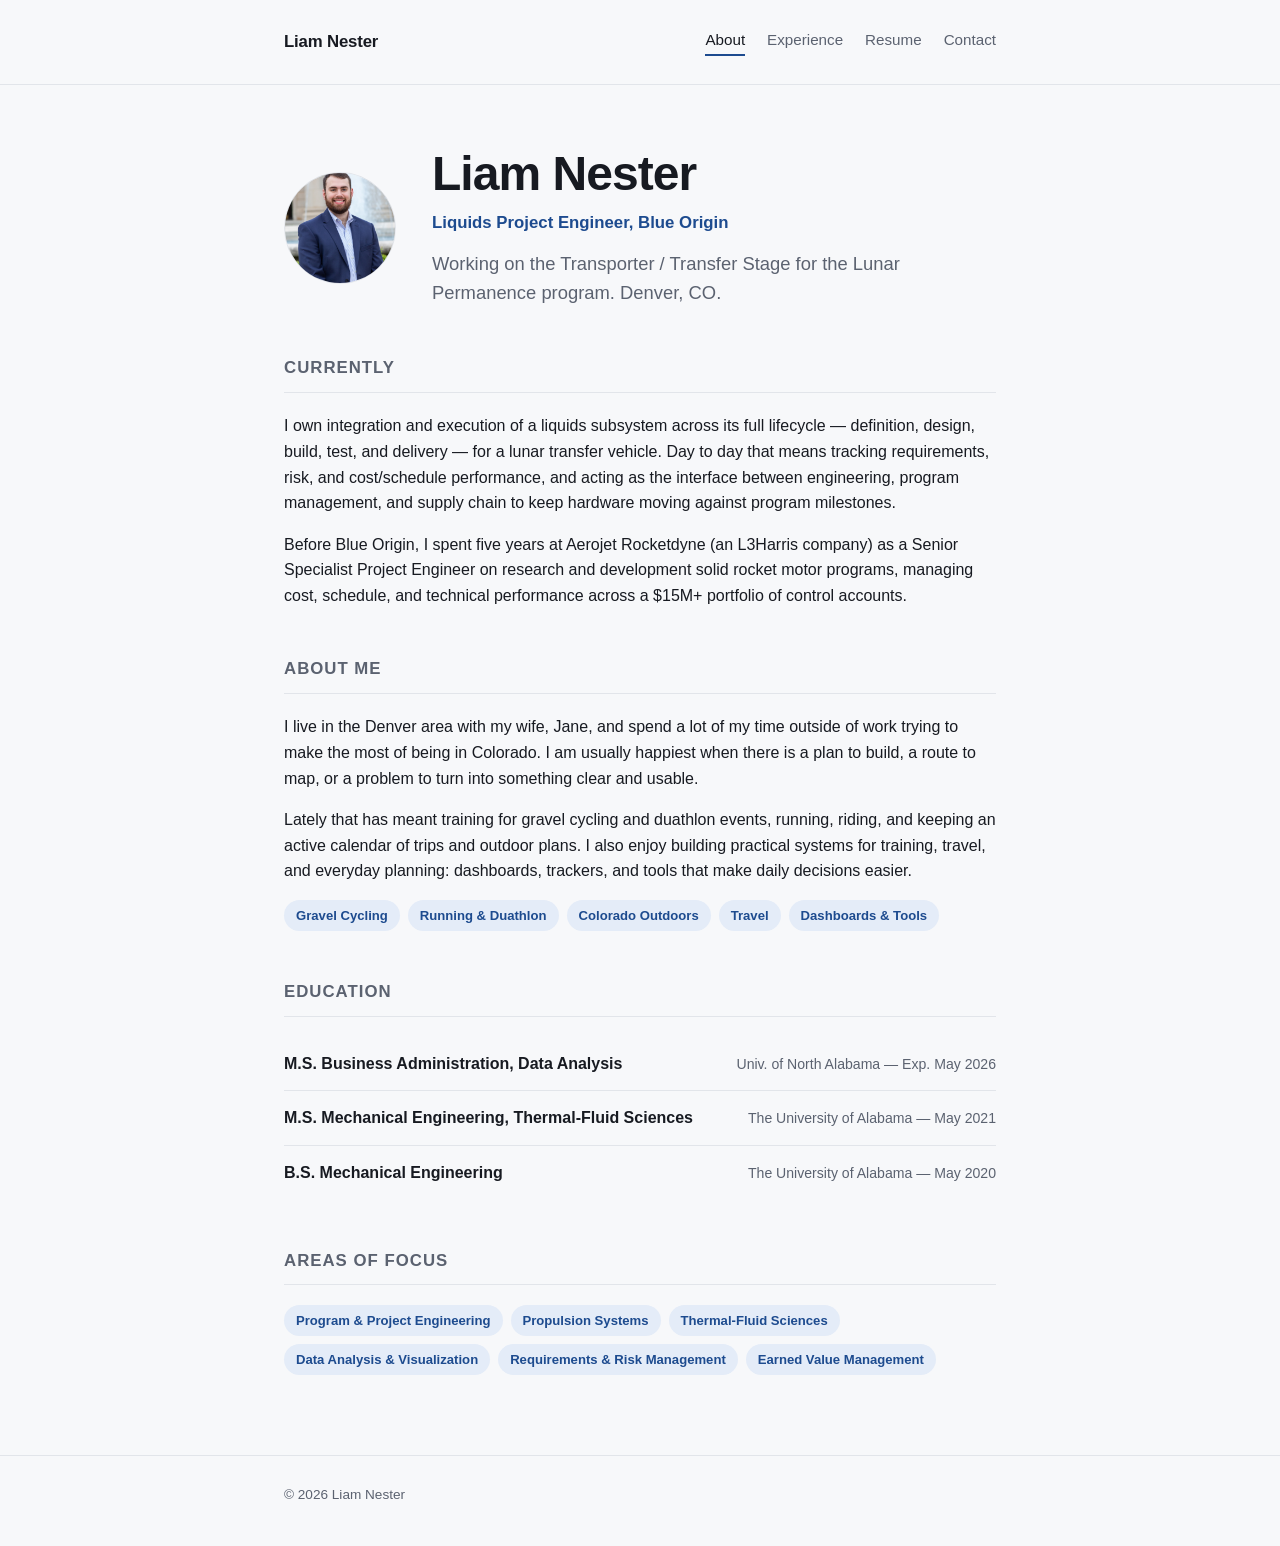
==== index.html @ 5a732c1d "Simplify about me interests" ====
<!DOCTYPE html>
<html lang="en">
<head>
  <meta charset="UTF-8" />
  <meta name="viewport" content="width=device-width, initial-scale=1.0" />
  <title>Liam Nester</title>
  <meta name="description" content="Liam Nester — Liquids Project Engineer at Blue Origin, working on the Lunar Permanence program." />
  <link rel="icon" href="data:image/svg+xml,%3Csvg xmlns=%27http://www.w3.org/2000/svg%27 viewBox=%270 0 100 100%27%3E%3Crect width=%27100%27 height=%27100%27 rx=%2720%27 fill=%27%231d4b8f%27/%3E%3Ctext x=%2750%27 y=%2768%27 font-family=%27Arial,Helvetica,sans-serif%27 font-size=%2752%27 font-weight=%27700%27 fill=%27white%27 text-anchor=%27middle%27%3ELN%3C/text%3E%3C/svg%3E" />
  <link rel="stylesheet" href="style.css" />
</head>
<body>
  <header class="site-header">
    <div class="wrap">
      <a class="brand" href="index.html">Liam Nester</a>
      <nav class="main-nav">
        <a href="index.html" class="active">About</a>
        <a href="projects.html">Experience</a>
        <a href="resume.html">Resume</a>
        <a href="contact.html">Contact</a>
      </nav>
    </div>
  </header>

  <main>
    <div class="wrap">
      <div class="hero">
        <div class="hero-photo">
          <img src="assets/images/headshot.jpg" alt="Liam Nester" />
        </div>
        <div class="hero-text">
          <h1>Liam Nester</h1>
          <p class="hero-role">Liquids Project Engineer, Blue Origin</p>
          <p class="lede">
            Working on the Transporter / Transfer Stage for the Lunar
            Permanence program. Denver, CO.
          </p>
        </div>
      </div>

      <section>
        <h2>Currently</h2>
        <p>
          I own integration and execution of a liquids subsystem across its full
          lifecycle — definition, design, build, test, and delivery — for a lunar
          transfer vehicle. Day to day that means tracking requirements, risk, and
          cost/schedule performance, and acting as the interface between
          engineering, program management, and supply chain to keep hardware
          moving against program milestones.
        </p>
        <p>
          Before Blue Origin, I spent five years at Aerojet Rocketdyne (an L3Harris
          company) as a Senior Specialist Project Engineer on research and
          development solid rocket motor programs, managing cost, schedule, and
          technical performance across a $15M+ portfolio of control accounts.
        </p>
      </section>

      <section>
        <h2>About me</h2>
        <p>
          I live in the Denver area with my wife, Jane, and spend a lot of my
          time outside of work trying to make the most of being in Colorado. I am
          usually happiest when there is a plan to build, a route to map, or a
          problem to turn into something clear and usable.
        </p>
        <p>
          Lately that has meant training for gravel cycling and duathlon events,
          running, riding, and keeping an active calendar of trips and outdoor
          plans. I also enjoy building practical systems for training, travel,
          and everyday planning: dashboards, trackers, and tools that make daily
          decisions easier.
        </p>
        <div class="pill-row">
          <span class="pill">Gravel Cycling</span>
          <span class="pill">Running & Duathlon</span>
          <span class="pill">Colorado Outdoors</span>
          <span class="pill">Travel</span>
          <span class="pill">Dashboards & Tools</span>
        </div>
      </section>

      <section>
        <h2>Education</h2>
        <div class="edu-row">
          <h3>M.S. Business Administration, Data Analysis</h3>
          <span class="meta">Univ. of North Alabama — Exp. May 2026</span>
        </div>
        <div class="edu-row">
          <h3>M.S. Mechanical Engineering, Thermal-Fluid Sciences</h3>
          <span class="meta">The University of Alabama — May 2021</span>
        </div>
        <div class="edu-row">
          <h3>B.S. Mechanical Engineering</h3>
          <span class="meta">The University of Alabama — May 2020</span>
        </div>
      </section>

      <section>
        <h2>Areas of focus</h2>
        <div class="pill-row">
          <span class="pill">Program & Project Engineering</span>
          <span class="pill">Propulsion Systems</span>
          <span class="pill">Thermal-Fluid Sciences</span>
          <span class="pill">Data Analysis & Visualization</span>
          <span class="pill">Requirements & Risk Management</span>
          <span class="pill">Earned Value Management</span>
        </div>
      </section>
    </div>
  </main>

  <footer class="site-footer">
    <div class="wrap">&copy; 2026 Liam Nester</div>
  </footer>
</body>
</html>
---- style.css ----
:root {
  --bg: #f7f8fa;
  --surface: #ffffff;
  --text: #171a21;
  --text-muted: #5b6270;
  --border: #e2e5ea;
  --accent: #1d4b8f;
  --accent-soft: #e4ecf8;
  --max-width: 760px;
}

@media (prefers-color-scheme: dark) {
  :root {
    --bg: #12141a;
    --surface: #191c24;
    --text: #edeff3;
    --text-muted: #9aa0ac;
    --border: #272b35;
    --accent: #6ea3ec;
    --accent-soft: #1c2635;
  }
}

* { box-sizing: border-box; }

html { scroll-behavior: smooth; }

body {
  margin: 0;
  font-family: -apple-system, BlinkMacSystemFont, "Segoe UI", Helvetica, Arial, sans-serif;
  background: var(--bg);
  color: var(--text);
  line-height: 1.6;
  -webkit-font-smoothing: antialiased;
}

.wrap {
  max-width: var(--max-width);
  margin: 0 auto;
  padding: 0 24px;
}

header.site-header {
  border-bottom: 1px solid var(--border);
  padding: 28px 0;
}

header.site-header .wrap {
  display: flex;
  align-items: center;
  justify-content: space-between;
  flex-wrap: wrap;
  gap: 12px;
}

.brand {
  font-weight: 700;
  font-size: 1.05rem;
  text-decoration: none;
  color: var(--text);
  letter-spacing: -0.01em;
}

nav.main-nav {
  display: flex;
  gap: 22px;
}

nav.main-nav a {
  text-decoration: none;
  color: var(--text-muted);
  font-size: 0.95rem;
  font-weight: 500;
  padding-bottom: 2px;
  border-bottom: 2px solid transparent;
  transition: color 0.15s ease, border-color 0.15s ease;
}

nav.main-nav a:hover {
  color: var(--text);
}

nav.main-nav a.active {
  color: var(--text);
  border-bottom-color: var(--accent);
}

main {
  padding: 56px 0 80px;
}

h1 {
  font-size: 2.4rem;
  letter-spacing: -0.02em;
  margin: 0 0 6px;
}

.eyebrow {
  color: var(--accent);
  font-weight: 600;
  font-size: 0.85rem;
  text-transform: uppercase;
  letter-spacing: 0.06em;
  margin: 0 0 14px;
}

.lede {
  font-size: 1.15rem;
  color: var(--text-muted);
  max-width: 58ch;
}

/* Editorial hero (About page) */
.hero {
  display: flex;
  align-items: center;
  gap: 36px;
  padding-top: 8px;
}

.hero-photo {
  flex: 0 0 auto;
  width: 112px;
  height: 112px;
  border-radius: 50%;
  background: var(--accent-soft);
  border: 1px solid var(--border);
  overflow: hidden;
}

.hero-photo img {
  width: 100%;
  height: 100%;
  object-fit: cover;
  display: block;
}

.hero-text h1 {
  font-size: 3rem;
  line-height: 1.05;
  margin-bottom: 10px;
}

.hero-role {
  color: var(--accent);
  font-weight: 600;
  font-size: 1.05rem;
  margin: 0 0 12px;
}

.hero-text .lede {
  margin: 0;
}

@media (max-width: 560px) {
  .hero { gap: 20px; }
  .hero-photo { width: 84px; height: 84px; }
  .hero-text h1 { font-size: 2.2rem; }
}

/* Education rows (lighter than .card) */
.edu-row {
  display: flex;
  align-items: baseline;
  justify-content: space-between;
  gap: 16px;
  padding: 14px 0;
  border-bottom: 1px solid var(--border);
}

.edu-row:last-child { border-bottom: none; }

.edu-row h3 {
  margin: 0;
  font-size: 1rem;
  font-weight: 600;
}

.edu-row .meta {
  color: var(--text-muted);
  font-size: 0.88rem;
  text-align: right;
  white-space: nowrap;
}

@media (max-width: 560px) {
  .edu-row { flex-direction: column; gap: 2px; }
  .edu-row .meta { text-align: left; }
}

.edu-row--stacked {
  flex-direction: column;
  align-items: stretch;
  gap: 10px;
}

.edu-row-top {
  display: flex;
  align-items: baseline;
  justify-content: space-between;
  gap: 16px;
}

.edu-row-top .meta {
  text-align: right;
  white-space: nowrap;
}

.edu-row--stacked .pill-row { margin-top: 0; }

@media (max-width: 560px) {
  .edu-row-top { flex-direction: column; gap: 2px; }
  .edu-row-top .meta { text-align: left; }
}

/* Timeline (Experience page) */
.timeline {
  position: relative;
  padding-left: 28px;
}

.timeline::before {
  content: "";
  position: absolute;
  left: 5px;
  top: 6px;
  bottom: 6px;
  width: 2px;
  background: var(--border);
}

.timeline-item {
  position: relative;
  margin-bottom: 40px;
}

.timeline-item:last-child { margin-bottom: 0; }

.timeline-item::before {
  content: "";
  position: absolute;
  left: -28px;
  top: 6px;
  width: 12px;
  height: 12px;
  border-radius: 50%;
  background: var(--accent);
  border: 2px solid var(--bg);
  box-shadow: 0 0 0 2px var(--accent);
}

.timeline-date {
  color: var(--accent);
  font-weight: 600;
  font-size: 0.85rem;
  text-transform: uppercase;
  letter-spacing: 0.05em;
  margin: 0 0 8px;
}

/* Compact education milestones within the timeline */
.timeline-item--edu::before {
  width: 8px;
  height: 8px;
  left: -26px;
  top: 8px;
  background: var(--bg);
  border: 2px solid var(--accent);
  box-shadow: none;
}

.timeline-item--edu {
  margin-bottom: 24px;
}

.timeline-edu-row {
  display: flex;
  align-items: baseline;
  justify-content: space-between;
  gap: 16px;
}

.timeline-edu-row h3 {
  margin: 0;
  font-size: 0.98rem;
  font-weight: 600;
  color: var(--text-muted);
}

.timeline-edu-row .meta {
  color: var(--text-muted);
  font-size: 0.85rem;
  white-space: nowrap;
}

@media (max-width: 560px) {
  .timeline-edu-row { flex-direction: column; gap: 2px; }
}

section {
  margin-top: 48px;
}

section h2 {
  font-size: 1.05rem;
  text-transform: uppercase;
  letter-spacing: 0.06em;
  color: var(--text-muted);
  border-bottom: 1px solid var(--border);
  padding-bottom: 10px;
  margin-bottom: 20px;
}

.card {
  background: var(--surface);
  border: 1px solid var(--border);
  border-radius: 12px;
  padding: 22px 24px;
  margin-bottom: 16px;
}

.card h3 {
  margin: 0 0 2px;
  font-size: 1.05rem;
}

.card .meta {
  color: var(--text-muted);
  font-size: 0.9rem;
  margin-bottom: 12px;
}

.card ul {
  margin: 0;
  padding-left: 20px;
}

.card li {
  margin-bottom: 6px;
}

.card li:last-child {
  margin-bottom: 0;
}

.pill-row {
  display: flex;
  flex-wrap: wrap;
  gap: 8px;
  margin-top: 8px;
}

.pill {
  background: var(--accent-soft);
  color: var(--accent);
  font-size: 0.82rem;
  font-weight: 600;
  padding: 5px 12px;
  border-radius: 999px;
}

.btn {
  display: inline-block;
  background: var(--accent);
  color: #fff;
  text-decoration: none;
  font-weight: 600;
  padding: 11px 22px;
  border-radius: 8px;
  font-size: 0.95rem;
  transition: opacity 0.15s ease;
}

.btn:hover { opacity: 0.88; }

.btn.secondary {
  background: transparent;
  color: var(--text);
  border: 1px solid var(--border);
}

.contact-list {
  list-style: none;
  padding: 0;
  margin: 0;
  display: flex;
  flex-direction: column;
  gap: 14px;
}

.contact-list a {
  color: var(--text);
  text-decoration: none;
  font-weight: 600;
  font-size: 1.05rem;
}

.contact-list a:hover { color: var(--accent); }

.contact-list .label {
  display: block;
  color: var(--text-muted);
  font-size: 0.82rem;
  text-transform: uppercase;
  letter-spacing: 0.05em;
  margin-bottom: 2px;
}

footer.site-footer {
  border-top: 1px solid var(--border);
  padding: 28px 0 40px;
  color: var(--text-muted);
  font-size: 0.85rem;
}

@media (max-width: 560px) {
  h1 { font-size: 1.9rem; }
  nav.main-nav { gap: 14px; }
}
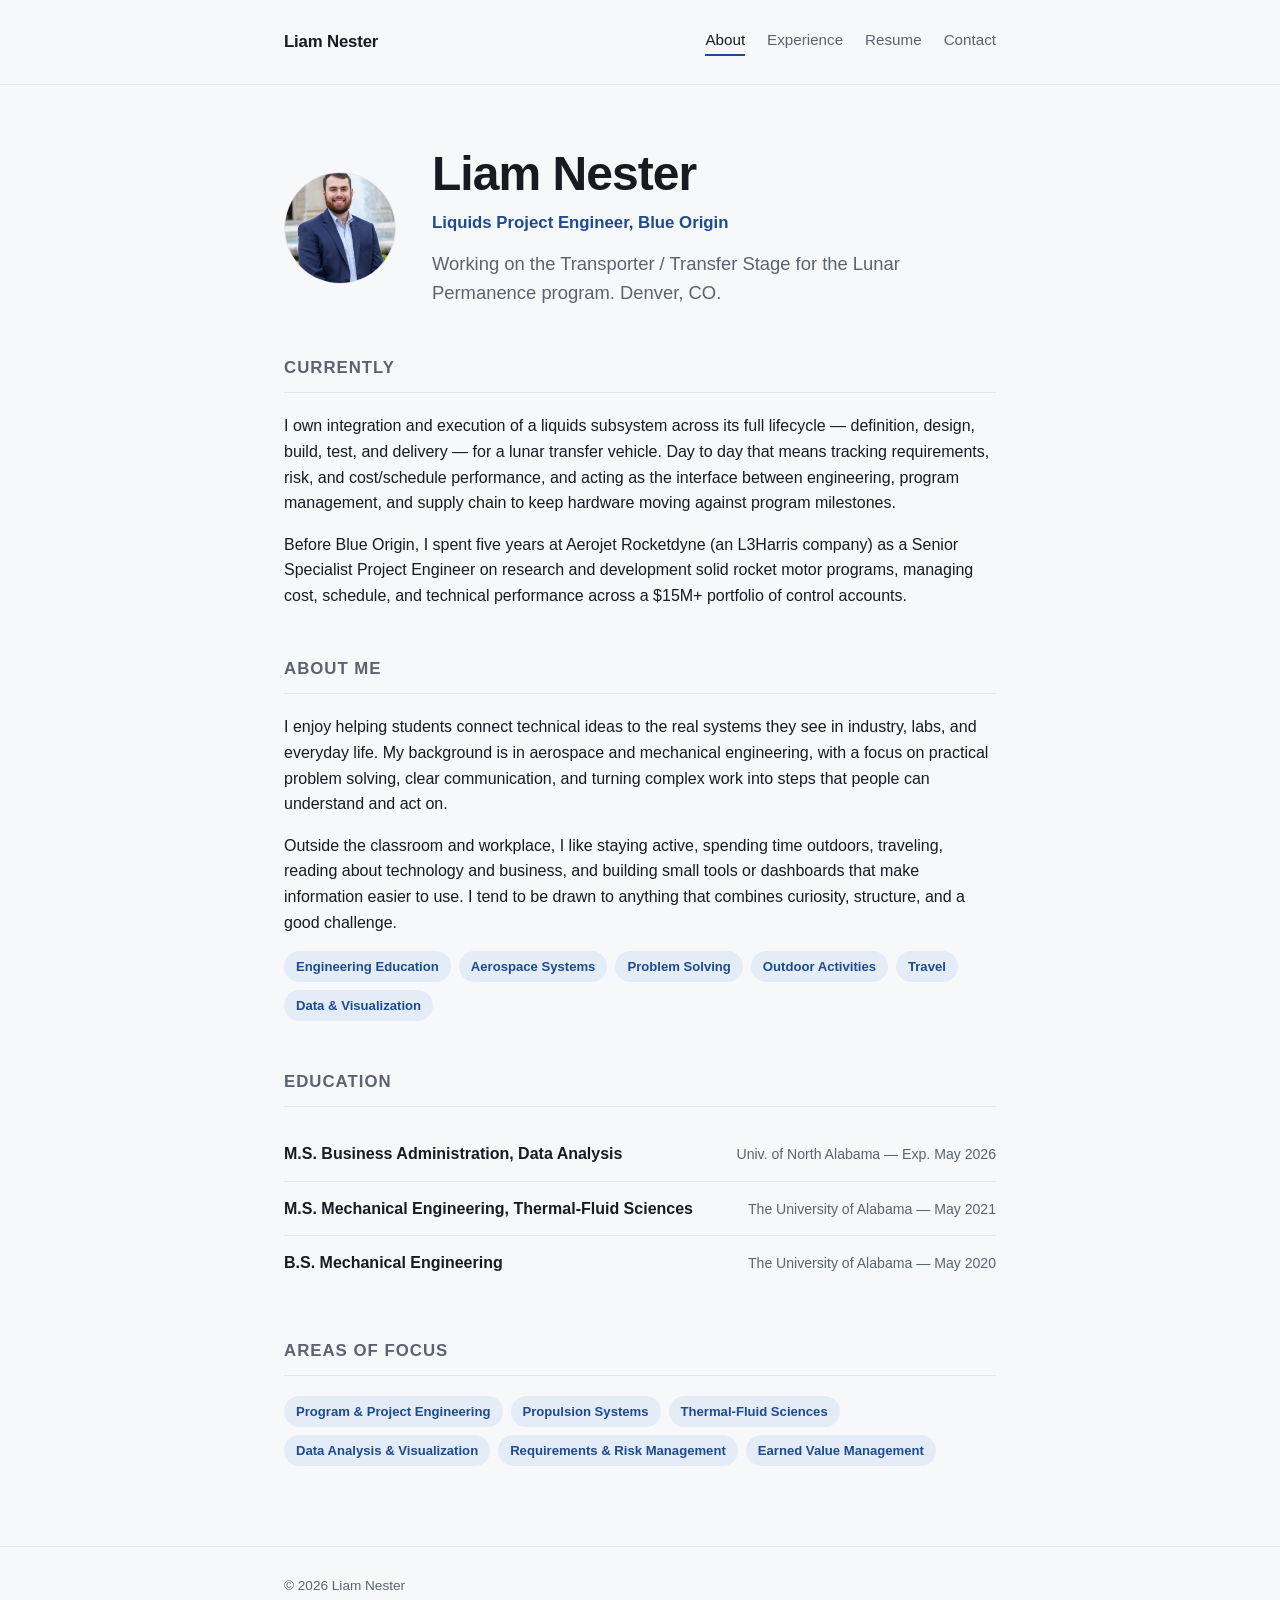
==== commit 2d043463: "Revise about me for student audience" ====
--- a/index.html
+++ b/index.html
@@ -58,24 +58,26 @@
       <section>
         <h2>About me</h2>
         <p>
-          I live in the Denver area with my wife, Jane, and spend a lot of my
-          time outside of work trying to make the most of being in Colorado. I am
-          usually happiest when there is a plan to build, a route to map, or a
-          problem to turn into something clear and usable.
+          I enjoy helping students connect technical ideas to the real systems
+          they see in industry, labs, and everyday life. My background is in
+          aerospace and mechanical engineering, with a focus on practical
+          problem solving, clear communication, and turning complex work into
+          steps that people can understand and act on.
         </p>
         <p>
-          Lately that has meant training for gravel cycling and duathlon events,
-          running, riding, and keeping an active calendar of trips and outdoor
-          plans. I also enjoy building practical systems for training, travel,
-          and everyday planning: dashboards, trackers, and tools that make daily
-          decisions easier.
+          Outside the classroom and workplace, I like staying active, spending
+          time outdoors, traveling, reading about technology and business, and
+          building small tools or dashboards that make information easier to
+          use. I tend to be drawn to anything that combines curiosity,
+          structure, and a good challenge.
         </p>
         <div class="pill-row">
-          <span class="pill">Gravel Cycling</span>
-          <span class="pill">Running & Duathlon</span>
-          <span class="pill">Colorado Outdoors</span>
+          <span class="pill">Engineering Education</span>
+          <span class="pill">Aerospace Systems</span>
+          <span class="pill">Problem Solving</span>
+          <span class="pill">Outdoor Activities</span>
           <span class="pill">Travel</span>
-          <span class="pill">Dashboards & Tools</span>
+          <span class="pill">Data & Visualization</span>
         </div>
       </section>
 
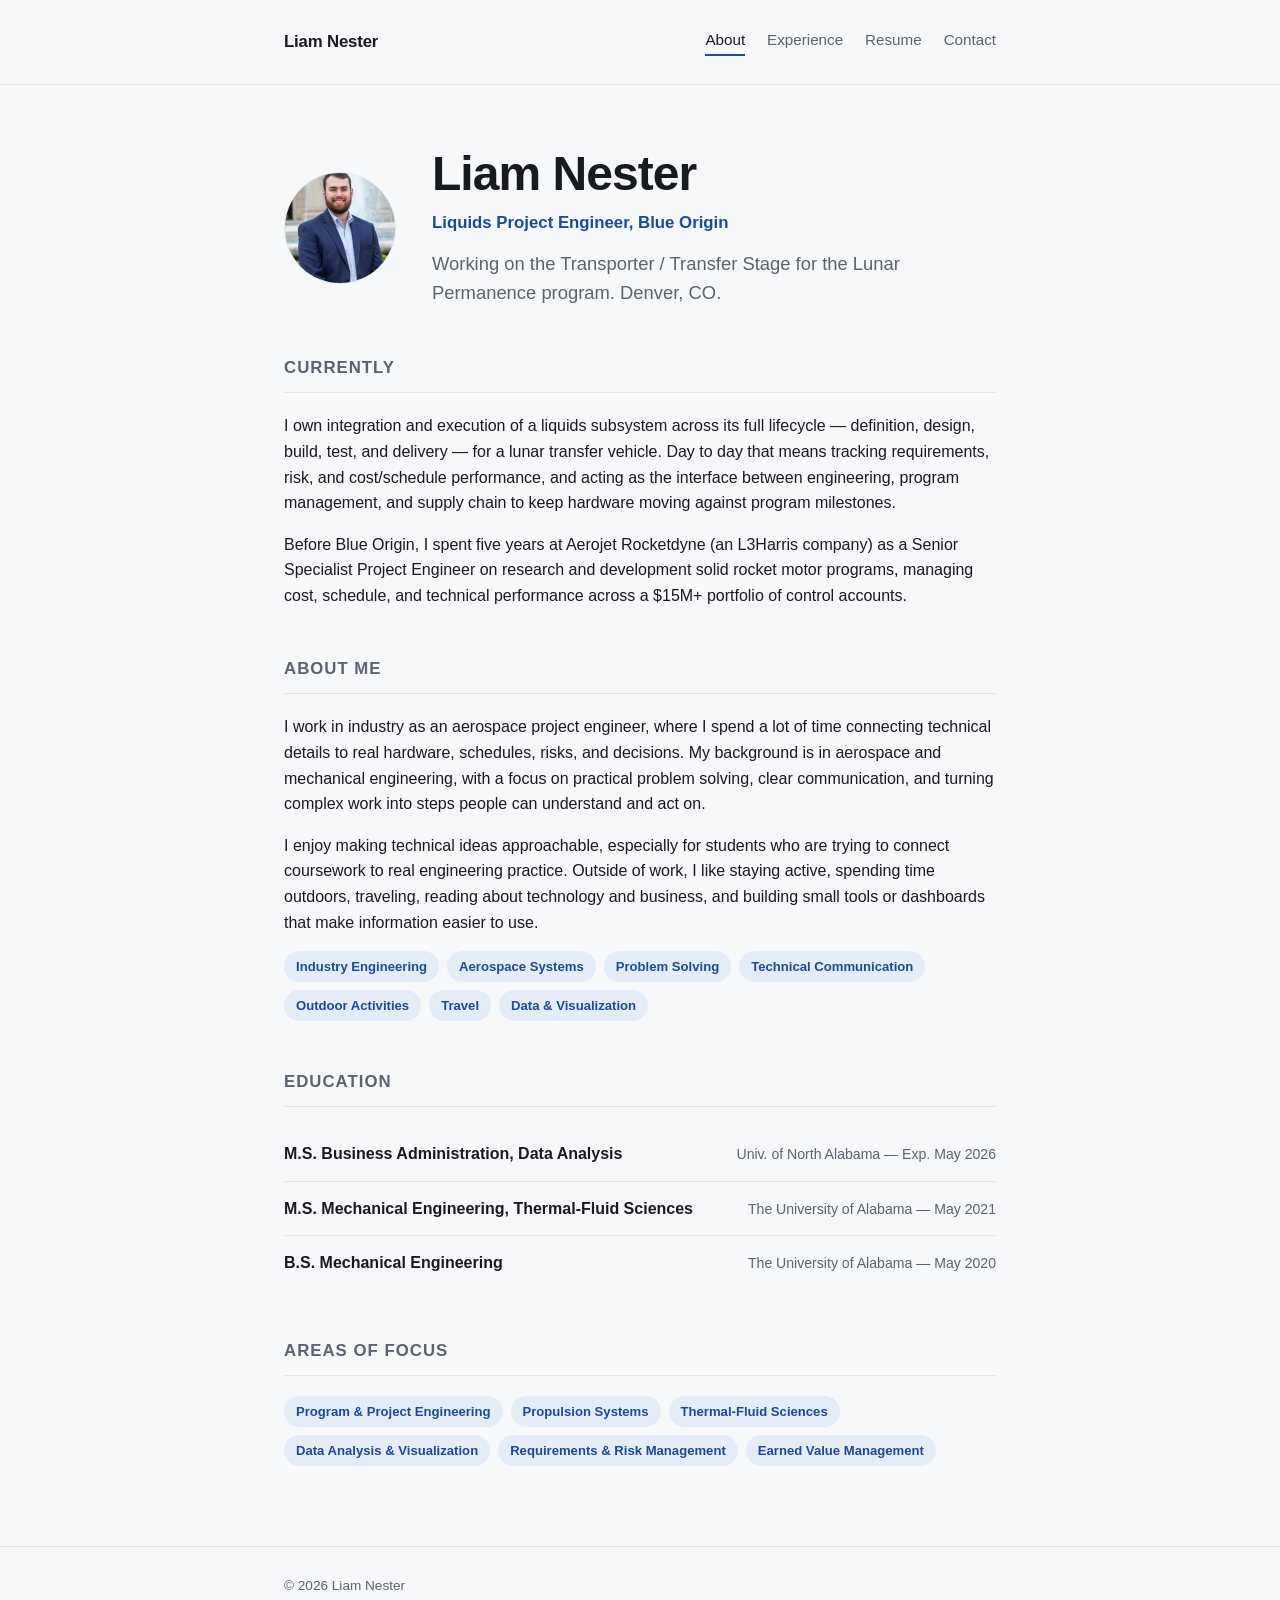
==== commit 23704fb0: "Clarify current industry role" ====
--- a/index.html
+++ b/index.html
@@ -58,23 +58,25 @@
       <section>
         <h2>About me</h2>
         <p>
-          I enjoy helping students connect technical ideas to the real systems
-          they see in industry, labs, and everyday life. My background is in
-          aerospace and mechanical engineering, with a focus on practical
-          problem solving, clear communication, and turning complex work into
-          steps that people can understand and act on.
+          I work in industry as an aerospace project engineer, where I spend a
+          lot of time connecting technical details to real hardware, schedules,
+          risks, and decisions. My background is in aerospace and mechanical
+          engineering, with a focus on practical problem solving, clear
+          communication, and turning complex work into steps people can
+          understand and act on.
         </p>
         <p>
-          Outside the classroom and workplace, I like staying active, spending
-          time outdoors, traveling, reading about technology and business, and
-          building small tools or dashboards that make information easier to
-          use. I tend to be drawn to anything that combines curiosity,
-          structure, and a good challenge.
+          I enjoy making technical ideas approachable, especially for students
+          who are trying to connect coursework to real engineering practice.
+          Outside of work, I like staying active, spending time outdoors,
+          traveling, reading about technology and business, and building small
+          tools or dashboards that make information easier to use.
         </p>
         <div class="pill-row">
-          <span class="pill">Engineering Education</span>
+          <span class="pill">Industry Engineering</span>
           <span class="pill">Aerospace Systems</span>
           <span class="pill">Problem Solving</span>
+          <span class="pill">Technical Communication</span>
           <span class="pill">Outdoor Activities</span>
           <span class="pill">Travel</span>
           <span class="pill">Data & Visualization</span>
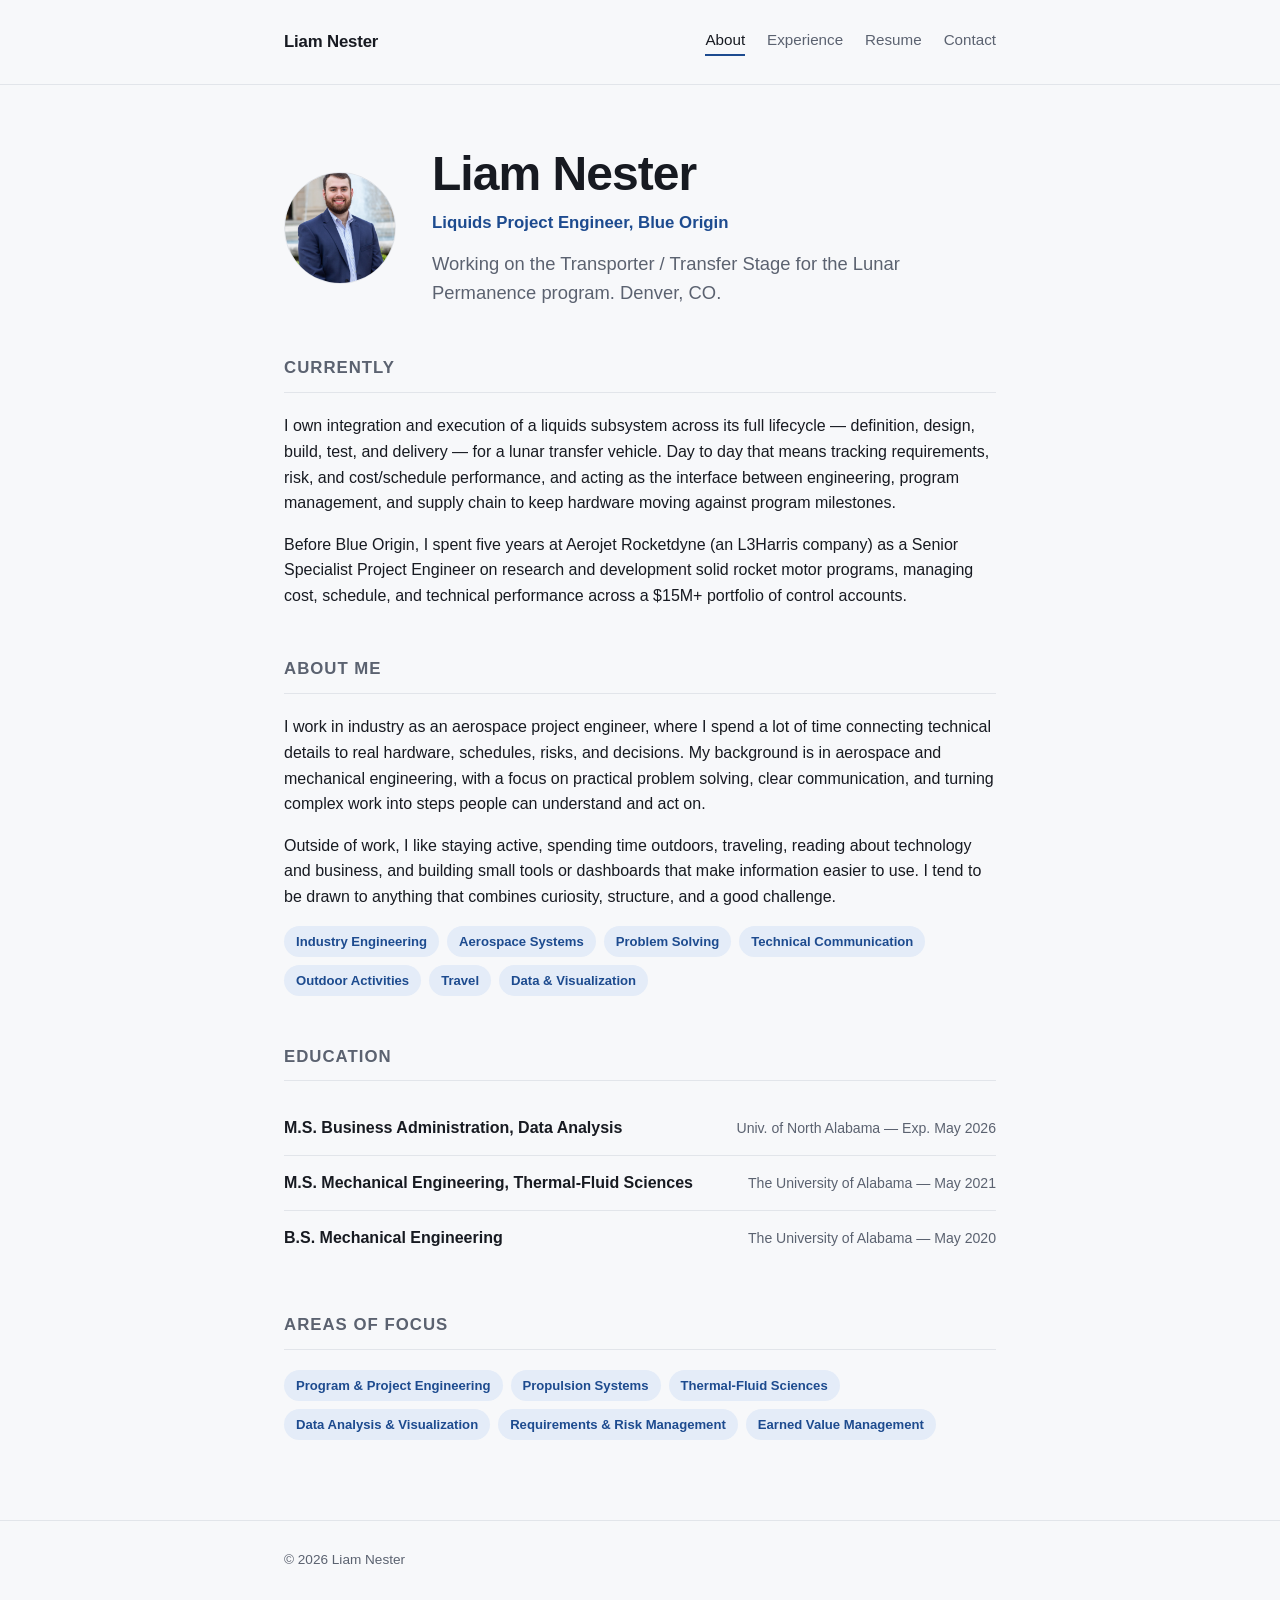
==== commit efdd2e6f: "Remove student-facing language" ====
--- a/index.html
+++ b/index.html
@@ -66,11 +66,11 @@
           understand and act on.
         </p>
         <p>
-          I enjoy making technical ideas approachable, especially for students
-          who are trying to connect coursework to real engineering practice.
           Outside of work, I like staying active, spending time outdoors,
           traveling, reading about technology and business, and building small
-          tools or dashboards that make information easier to use.
+          tools or dashboards that make information easier to use. I tend to be
+          drawn to anything that combines curiosity, structure, and a good
+          challenge.
         </p>
         <div class="pill-row">
           <span class="pill">Industry Engineering</span>
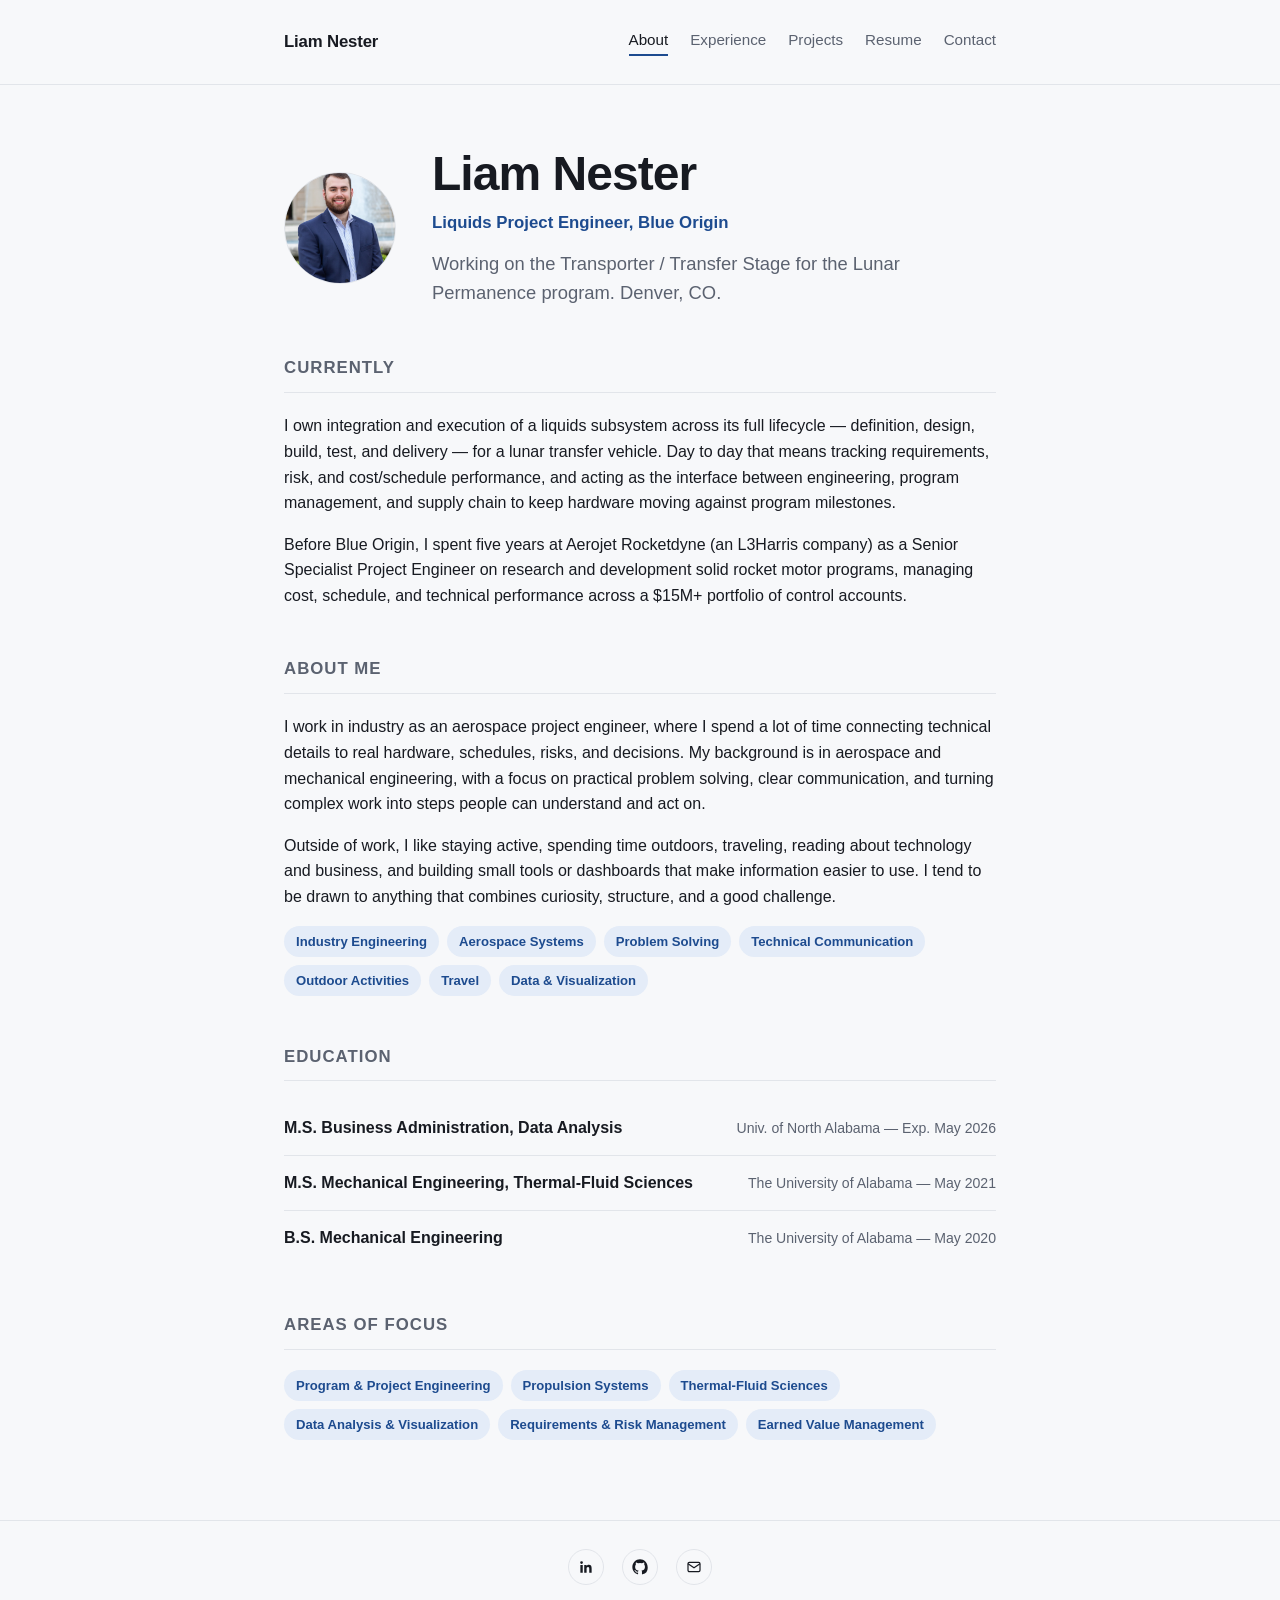
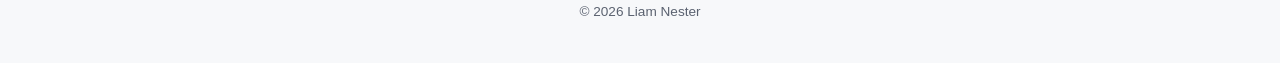
==== commit 24e78e23: "Add Connect icon-links and new Projects page Rename projects.html to experience.html (it was the car" ====
--- a/index.html
+++ b/index.html
@@ -14,7 +14,8 @@
       <a class="brand" href="index.html">Liam Nester</a>
       <nav class="main-nav">
         <a href="index.html" class="active">About</a>
-        <a href="projects.html">Experience</a>
+        <a href="experience.html">Experience</a>
+        <a href="projects.html">Projects</a>
         <a href="resume.html">Resume</a>
         <a href="contact.html">Contact</a>
       </nav>
@@ -114,7 +115,20 @@
   </main>
 
   <footer class="site-footer">
-    <div class="wrap">&copy; 2026 Liam Nester</div>
+    <div class="wrap">
+      <div class="icon-links icon-links--sm">
+        <a class="icon-link" href="https://www.linkedin.com/in/liamnester/" target="_blank" rel="noopener" aria-label="LinkedIn">
+          <svg viewBox="0 0 24 24" fill="currentColor" aria-hidden="true"><path d="M20.45 20.45h-3.56v-5.57c0-1.33-.02-3.04-1.85-3.04-1.85 0-2.14 1.45-2.14 2.94v5.67H9.34V9h3.42v1.56h.05c.48-.9 1.64-1.85 3.37-1.85 3.6 0 4.27 2.37 4.27 5.45v6.29zM5.34 7.43a2.07 2.07 0 1 1 0-4.14 2.07 2.07 0 0 1 0 4.14zM7.12 20.45H3.56V9h3.56v11.45z"/></svg>
+        </a>
+        <a class="icon-link" href="https://github.com/liamnester97" target="_blank" rel="noopener" aria-label="GitHub">
+          <svg viewBox="0 0 24 24" fill="currentColor" aria-hidden="true"><path d="M12 .5C5.73.5.5 5.73.5 12c0 5.1 3.29 9.4 7.86 10.94.57.1.79-.25.79-.55 0-.27-.01-1.15-.02-2.08-3.2.7-3.87-1.36-3.87-1.36-.53-1.33-1.29-1.69-1.29-1.69-1.05-.72.08-.71.08-.71 1.17.08 1.78 1.2 1.78 1.2 1.03 1.77 2.7 1.26 3.36.96.1-.75.4-1.26.73-1.55-2.55-.29-5.23-1.28-5.23-5.68 0-1.25.45-2.28 1.19-3.08-.12-.29-.52-1.46.11-3.05 0 0 .97-.31 3.18 1.18a11.06 11.06 0 0 1 5.79 0c2.2-1.49 3.18-1.18 3.18-1.18.63 1.59.23 2.76.11 3.05.74.8 1.19 1.83 1.19 3.08 0 4.41-2.69 5.38-5.25 5.67.41.36.78 1.07.78 2.16 0 1.56-.01 2.82-.01 3.2 0 .31.21.66.8.55A10.52 10.52 0 0 0 23.5 12C23.5 5.73 18.27.5 12 .5z"/></svg>
+        </a>
+        <a class="icon-link" href="mailto:liammnester@gmail.com" aria-label="Email">
+          <svg viewBox="0 0 24 24" fill="none" stroke="currentColor" stroke-width="1.8" aria-hidden="true"><rect x="3" y="5" width="18" height="14" rx="2"/><path d="M3 7l9 6 9-6"/></svg>
+        </a>
+      </div>
+      <div>&copy; 2026 Liam Nester</div>
+    </div>
   </footer>
 </body>
 </html>
--- a/style.css
+++ b/style.css
@@ -413,6 +413,91 @@
   font-size: 0.85rem;
 }
 
+footer.site-footer .wrap {
+  display: flex;
+  flex-direction: column;
+  align-items: center;
+  gap: 16px;
+  text-align: center;
+}
+
+/* Bracket-accented section heading (e.g. "Connect") */
+.section-label {
+  display: inline-block;
+  position: relative;
+  margin: 0 0 28px;
+  padding: 6px 18px;
+  font-size: 1.4rem;
+  font-weight: 700;
+  letter-spacing: -0.01em;
+  text-transform: none;
+  color: var(--text);
+  border-bottom: none;
+}
+
+.section-label::before,
+.section-label::after {
+  content: "";
+  position: absolute;
+  top: 0;
+  bottom: 0;
+  width: 10px;
+  border: 2px solid var(--accent);
+}
+
+.section-label::before {
+  left: 0;
+  border-right: none;
+  border-bottom: none;
+}
+
+.section-label::after {
+  right: 0;
+  border-left: none;
+  border-top: none;
+}
+
+/* Circular icon links (Connect section + footer) */
+.icon-links {
+  display: flex;
+  justify-content: center;
+  gap: 18px;
+  flex-wrap: wrap;
+}
+
+.icon-link {
+  display: flex;
+  align-items: center;
+  justify-content: center;
+  width: 48px;
+  height: 48px;
+  border-radius: 50%;
+  border: 1.5px solid var(--border);
+  color: var(--text);
+  transition: border-color 0.15s ease, color 0.15s ease, background 0.15s ease;
+}
+
+.icon-link svg {
+  width: 20px;
+  height: 20px;
+}
+
+.icon-link:hover {
+  border-color: var(--accent);
+  color: var(--accent);
+  background: var(--accent-soft);
+}
+
+.icon-links--sm .icon-link {
+  width: 36px;
+  height: 36px;
+}
+
+.icon-links--sm .icon-link svg {
+  width: 16px;
+  height: 16px;
+}
+
 @media (max-width: 560px) {
   h1 { font-size: 1.9rem; }
   nav.main-nav { gap: 14px; }
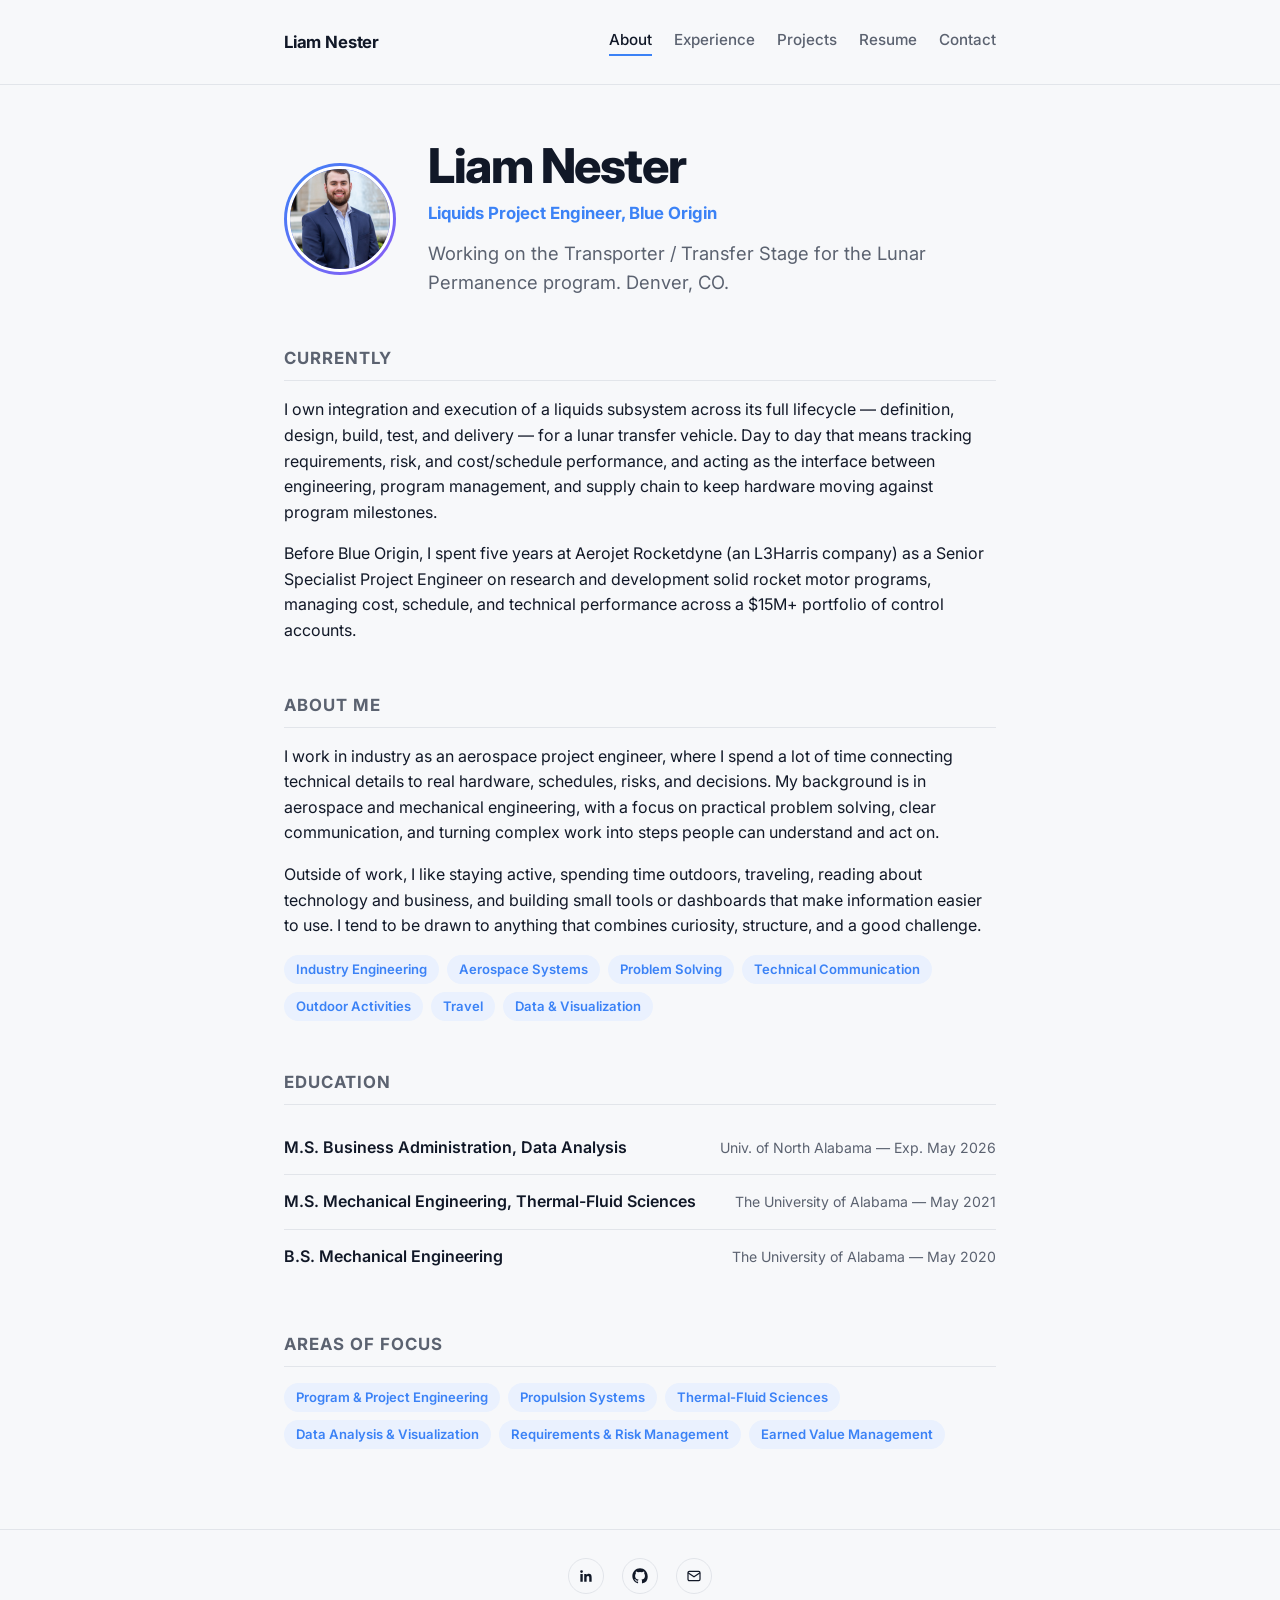
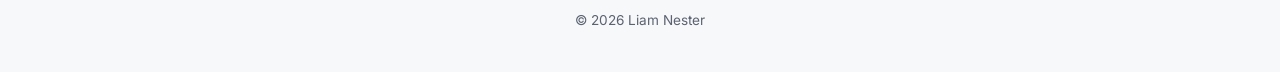
==== commit 9cc7e24c: "Apply Premium design system: Inter typography, blue/purple gradient accents Switches to Inter font, " ====
--- a/index.html
+++ b/index.html
@@ -3,6 +3,9 @@
 <head>
   <meta charset="UTF-8" />
   <meta name="viewport" content="width=device-width, initial-scale=1.0" />
+  <link rel="preconnect" href="https://fonts.googleapis.com" />
+  <link rel="preconnect" href="https://fonts.gstatic.com" crossorigin />
+  <link href="https://fonts.googleapis.com/css2?family=Inter:wght@400;500;600;700;800&display=swap" rel="stylesheet" />
   <title>Liam Nester</title>
   <meta name="description" content="Liam Nester — Liquids Project Engineer at Blue Origin, working on the Lunar Permanence program." />
   <link rel="icon" href="data:image/svg+xml,%3Csvg xmlns=%27http://www.w3.org/2000/svg%27 viewBox=%270 0 100 100%27%3E%3Crect width=%27100%27 height=%27100%27 rx=%2720%27 fill=%27%231d4b8f%27/%3E%3Ctext x=%2750%27 y=%2768%27 font-family=%27Arial,Helvetica,sans-serif%27 font-size=%2752%27 font-weight=%27700%27 fill=%27white%27 text-anchor=%27middle%27%3ELN%3C/text%3E%3C/svg%3E" />
--- a/style.css
+++ b/style.css
@@ -1,11 +1,12 @@
 :root {
   --bg: #f7f8fa;
   --surface: #ffffff;
-  --text: #171a21;
+  --text: #111827;
   --text-muted: #5b6270;
   --border: #e2e5ea;
-  --accent: #1d4b8f;
-  --accent-soft: #e4ecf8;
+  --accent: #3B82F6;
+  --accent-2: #8B5CF6;
+  --accent-soft: #eaf1fe;
   --max-width: 760px;
 }
 
@@ -17,7 +18,8 @@
     --text-muted: #9aa0ac;
     --border: #272b35;
     --accent: #6ea3ec;
-    --accent-soft: #1c2635;
+    --accent-2: #a78bfa;
+    --accent-soft: #1c2740;
   }
 }
 
@@ -27,7 +29,7 @@
 
 body {
   margin: 0;
-  font-family: -apple-system, BlinkMacSystemFont, "Segoe UI", Helvetica, Arial, sans-serif;
+  font-family: "Inter", -apple-system, BlinkMacSystemFont, "Segoe UI", Helvetica, Arial, sans-serif;
   background: var(--bg);
   color: var(--text);
   line-height: 1.6;
@@ -86,22 +88,23 @@
 }
 
 main {
-  padding: 56px 0 80px;
+  padding: 48px 0 80px;
 }
 
 h1 {
   font-size: 2.4rem;
-  letter-spacing: -0.02em;
-  margin: 0 0 6px;
+  font-weight: 800;
+  letter-spacing: -0.03em;
+  margin: 0 0 8px;
 }
 
 .eyebrow {
   color: var(--accent);
-  font-weight: 600;
+  font-weight: 700;
   font-size: 0.85rem;
   text-transform: uppercase;
   letter-spacing: 0.06em;
-  margin: 0 0 14px;
+  margin: 0 0 16px;
 }
 
 .lede {
@@ -114,7 +117,7 @@
 .hero {
   display: flex;
   align-items: center;
-  gap: 36px;
+  gap: 32px;
   padding-top: 8px;
 }
 
@@ -123,27 +126,30 @@
   width: 112px;
   height: 112px;
   border-radius: 50%;
-  background: var(--accent-soft);
-  border: 1px solid var(--border);
-  overflow: hidden;
+  padding: 3px;
+  background: linear-gradient(135deg, var(--accent), var(--accent-2));
 }
 
 .hero-photo img {
   width: 100%;
   height: 100%;
+  border-radius: 50%;
+  border: 3px solid var(--surface);
   object-fit: cover;
   display: block;
 }
 
 .hero-text h1 {
   font-size: 3rem;
+  font-weight: 800;
   line-height: 1.05;
-  margin-bottom: 10px;
+  letter-spacing: -0.03em;
+  margin-bottom: 8px;
 }
 
 .hero-role {
   color: var(--accent);
-  font-weight: 600;
+  font-weight: 700;
   font-size: 1.05rem;
   margin: 0 0 12px;
 }
@@ -303,25 +309,27 @@
 
 section h2 {
   font-size: 1.05rem;
+  font-weight: 700;
   text-transform: uppercase;
   letter-spacing: 0.06em;
   color: var(--text-muted);
   border-bottom: 1px solid var(--border);
-  padding-bottom: 10px;
-  margin-bottom: 20px;
+  padding-bottom: 8px;
+  margin-bottom: 16px;
 }
 
 .card {
   background: var(--surface);
   border: 1px solid var(--border);
   border-radius: 12px;
-  padding: 22px 24px;
+  padding: 24px;
   margin-bottom: 16px;
 }
 
 .card h3 {
-  margin: 0 0 2px;
+  margin: 0 0 4px;
   font-size: 1.05rem;
+  font-weight: 700;
 }
 
 .card .meta {
@@ -355,17 +363,17 @@
   color: var(--accent);
   font-size: 0.82rem;
   font-weight: 600;
-  padding: 5px 12px;
+  padding: 4px 12px;
   border-radius: 999px;
 }
 
 .btn {
   display: inline-block;
-  background: var(--accent);
+  background: linear-gradient(135deg, var(--accent), var(--accent-2));
   color: #fff;
   text-decoration: none;
   font-weight: 600;
-  padding: 11px 22px;
+  padding: 12px 24px;
   border-radius: 8px;
   font-size: 0.95rem;
   transition: opacity 0.15s ease;
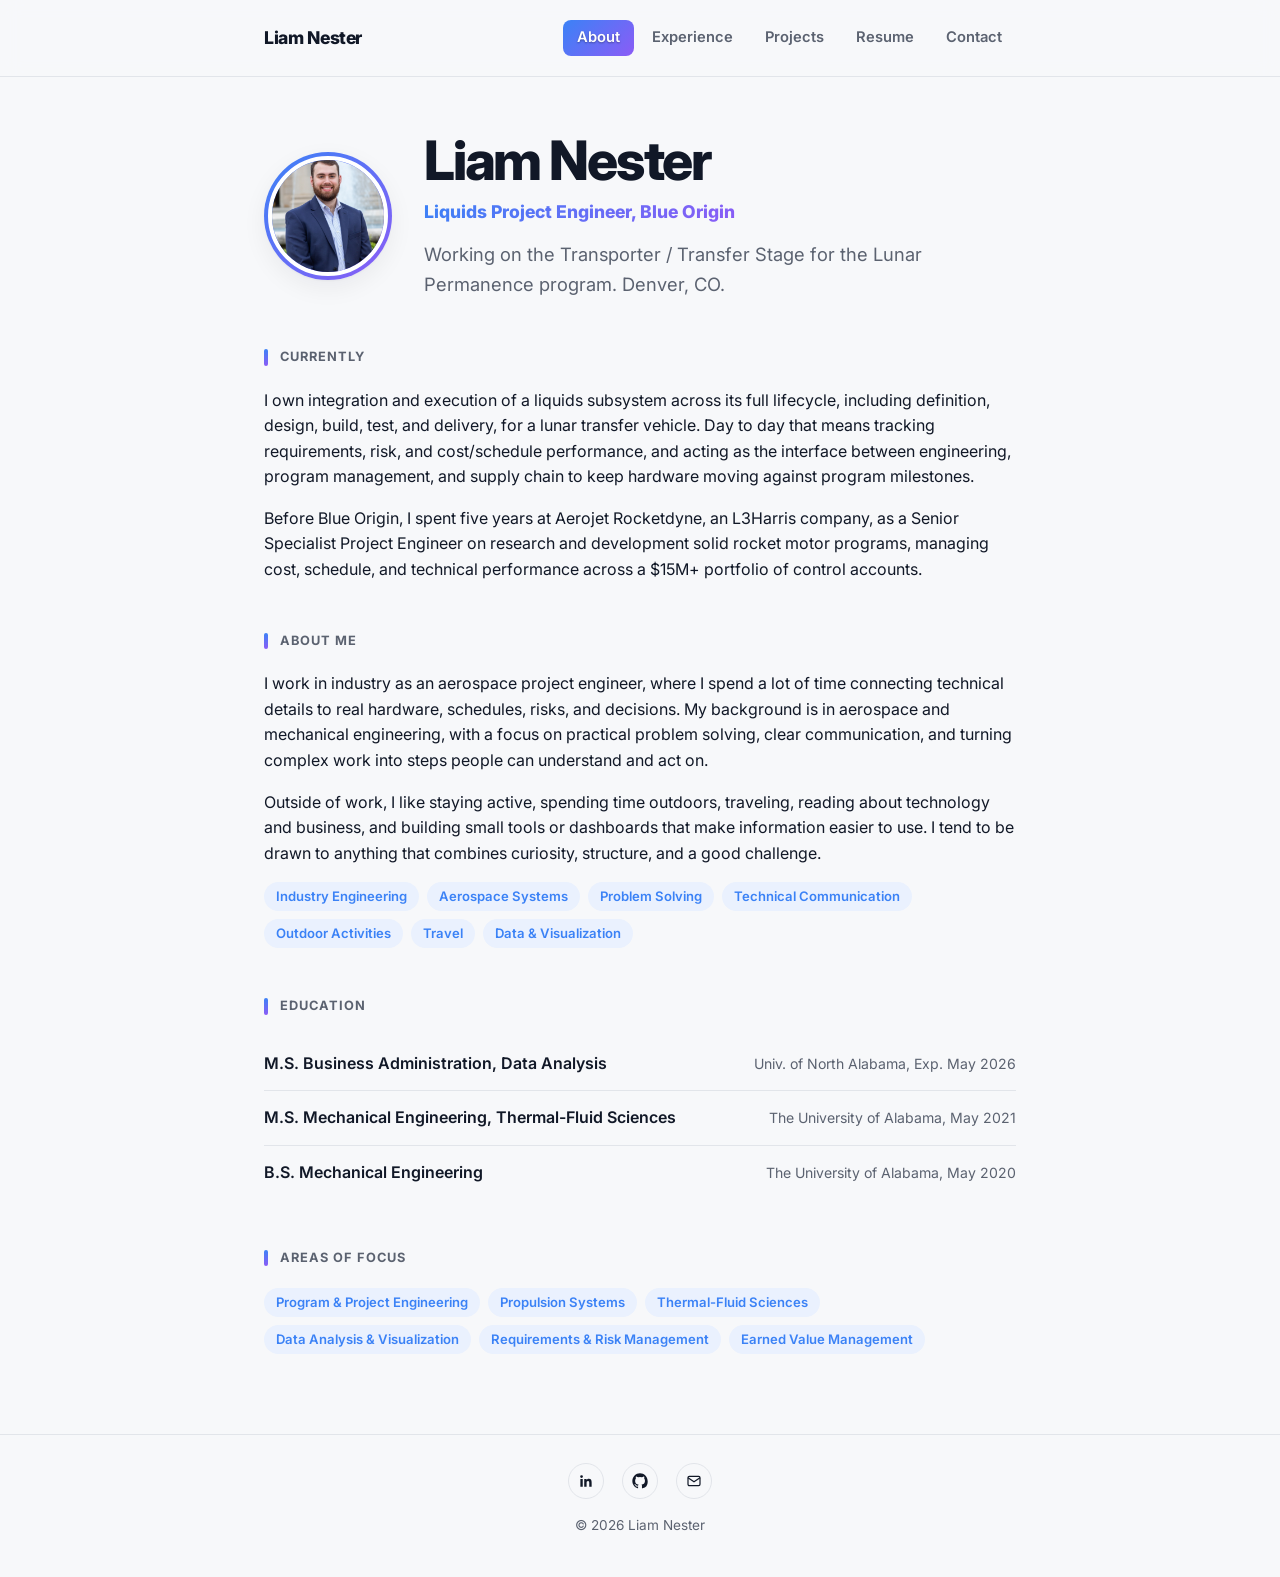
==== commit 7d2c85d4: "Site cleanup: SEO metadata, dead CSS removal, nav pill redesign, content polish Adds meta descriptio" ====
--- a/index.html
+++ b/index.html
@@ -7,8 +7,18 @@
   <link rel="preconnect" href="https://fonts.gstatic.com" crossorigin />
   <link href="https://fonts.googleapis.com/css2?family=Inter:wght@400;500;600;700;800&display=swap" rel="stylesheet" />
   <title>Liam Nester</title>
-  <meta name="description" content="Liam Nester — Liquids Project Engineer at Blue Origin, working on the Lunar Permanence program." />
-  <link rel="icon" href="data:image/svg+xml,%3Csvg xmlns=%27http://www.w3.org/2000/svg%27 viewBox=%270 0 100 100%27%3E%3Crect width=%27100%27 height=%27100%27 rx=%2720%27 fill=%27%231d4b8f%27/%3E%3Ctext x=%2750%27 y=%2768%27 font-family=%27Arial,Helvetica,sans-serif%27 font-size=%2752%27 font-weight=%27700%27 fill=%27white%27 text-anchor=%27middle%27%3ELN%3C/text%3E%3C/svg%3E" />
+  <meta name="description" content="Liam Nester: Liquids Project Engineer at Blue Origin, working on the Lunar Permanence program." />
+  <link rel="canonical" href="https://liamnester97.github.io/index.html" />
+  <meta property="og:type" content="website" />
+  <meta property="og:title" content="Liam Nester" />
+  <meta property="og:description" content="Liam Nester: Liquids Project Engineer at Blue Origin, working on the Lunar Permanence program." />
+  <meta property="og:url" content="https://liamnester97.github.io/index.html" />
+  <meta property="og:image" content="https://liamnester97.github.io/assets/images/headshot.jpg" />
+  <meta name="twitter:card" content="summary_large_image" />
+  <meta name="twitter:title" content="Liam Nester" />
+  <meta name="twitter:description" content="Liam Nester: Liquids Project Engineer at Blue Origin, working on the Lunar Permanence program." />
+  <meta name="twitter:image" content="https://liamnester97.github.io/assets/images/headshot.jpg" />
+  <link rel="icon" href="assets/favicon.svg" type="image/svg+xml" />
   <link rel="stylesheet" href="style.css" />
 </head>
 <body>
@@ -29,7 +39,7 @@
     <div class="wrap">
       <div class="hero">
         <div class="hero-photo">
-          <img src="assets/images/headshot.jpg" alt="Liam Nester" />
+          <img src="assets/images/headshot.jpg" alt="Headshot photo of Liam Nester" />
         </div>
         <div class="hero-text">
           <h1>Liam Nester</h1>
@@ -45,15 +55,15 @@
         <h2>Currently</h2>
         <p>
           I own integration and execution of a liquids subsystem across its full
-          lifecycle — definition, design, build, test, and delivery — for a lunar
-          transfer vehicle. Day to day that means tracking requirements, risk, and
-          cost/schedule performance, and acting as the interface between
+          lifecycle, including definition, design, build, test, and delivery, for a
+          lunar transfer vehicle. Day to day that means tracking requirements, risk,
+          and cost/schedule performance, and acting as the interface between
           engineering, program management, and supply chain to keep hardware
           moving against program milestones.
         </p>
         <p>
-          Before Blue Origin, I spent five years at Aerojet Rocketdyne (an L3Harris
-          company) as a Senior Specialist Project Engineer on research and
+          Before Blue Origin, I spent five years at Aerojet Rocketdyne, an L3Harris
+          company, as a Senior Specialist Project Engineer on research and
           development solid rocket motor programs, managing cost, schedule, and
           technical performance across a $15M+ portfolio of control accounts.
         </p>
@@ -91,15 +101,15 @@
         <h2>Education</h2>
         <div class="edu-row">
           <h3>M.S. Business Administration, Data Analysis</h3>
-          <span class="meta">Univ. of North Alabama — Exp. May 2026</span>
+          <span class="meta">Univ. of North Alabama, Exp. May 2026</span>
         </div>
         <div class="edu-row">
           <h3>M.S. Mechanical Engineering, Thermal-Fluid Sciences</h3>
-          <span class="meta">The University of Alabama — May 2021</span>
+          <span class="meta">The University of Alabama, May 2021</span>
         </div>
         <div class="edu-row">
           <h3>B.S. Mechanical Engineering</h3>
-          <span class="meta">The University of Alabama — May 2020</span>
+          <span class="meta">The University of Alabama, May 2020</span>
         </div>
       </section>
 
@@ -120,10 +130,10 @@
   <footer class="site-footer">
     <div class="wrap">
       <div class="icon-links icon-links--sm">
-        <a class="icon-link" href="https://www.linkedin.com/in/liamnester/" target="_blank" rel="noopener" aria-label="LinkedIn">
+        <a class="icon-link" href="https://www.linkedin.com/in/liamnester/" target="_blank" rel="noopener noreferrer" aria-label="LinkedIn">
           <svg viewBox="0 0 24 24" fill="currentColor" aria-hidden="true"><path d="M20.45 20.45h-3.56v-5.57c0-1.33-.02-3.04-1.85-3.04-1.85 0-2.14 1.45-2.14 2.94v5.67H9.34V9h3.42v1.56h.05c.48-.9 1.64-1.85 3.37-1.85 3.6 0 4.27 2.37 4.27 5.45v6.29zM5.34 7.43a2.07 2.07 0 1 1 0-4.14 2.07 2.07 0 0 1 0 4.14zM7.12 20.45H3.56V9h3.56v11.45z"/></svg>
         </a>
-        <a class="icon-link" href="https://github.com/liamnester97" target="_blank" rel="noopener" aria-label="GitHub">
+        <a class="icon-link" href="https://github.com/liamnester97" target="_blank" rel="noopener noreferrer" aria-label="GitHub">
           <svg viewBox="0 0 24 24" fill="currentColor" aria-hidden="true"><path d="M12 .5C5.73.5.5 5.73.5 12c0 5.1 3.29 9.4 7.86 10.94.57.1.79-.25.79-.55 0-.27-.01-1.15-.02-2.08-3.2.7-3.87-1.36-3.87-1.36-.53-1.33-1.29-1.69-1.29-1.69-1.05-.72.08-.71.08-.71 1.17.08 1.78 1.2 1.78 1.2 1.03 1.77 2.7 1.26 3.36.96.1-.75.4-1.26.73-1.55-2.55-.29-5.23-1.28-5.23-5.68 0-1.25.45-2.28 1.19-3.08-.12-.29-.52-1.46.11-3.05 0 0 .97-.31 3.18 1.18a11.06 11.06 0 0 1 5.79 0c2.2-1.49 3.18-1.18 3.18-1.18.63 1.59.23 2.76.11 3.05.74.8 1.19 1.83 1.19 3.08 0 4.41-2.69 5.38-5.25 5.67.41.36.78 1.07.78 2.16 0 1.56-.01 2.82-.01 3.2 0 .31.21.66.8.55A10.52 10.52 0 0 0 23.5 12C23.5 5.73 18.27.5 12 .5z"/></svg>
         </a>
         <a class="icon-link" href="mailto:liammnester@gmail.com" aria-label="Email">
--- a/style.css
+++ b/style.css
@@ -7,7 +7,11 @@
   --accent: #3B82F6;
   --accent-2: #8B5CF6;
   --accent-soft: #eaf1fe;
-  --max-width: 760px;
+  --accent-gradient: linear-gradient(135deg, var(--accent), var(--accent-2));
+  --accent-gradient-v: linear-gradient(180deg, var(--accent), var(--accent-2));
+  --shadow: 0 1px 2px rgba(17, 24, 39, 0.04), 0 8px 24px rgba(17, 24, 39, 0.06);
+  --shadow-hover: 0 2px 4px rgba(17, 24, 39, 0.05), 0 16px 32px rgba(17, 24, 39, 0.1);
+  --max-width: 800px;
 }
 
 @media (prefers-color-scheme: dark) {
@@ -20,6 +24,8 @@
     --accent: #6ea3ec;
     --accent-2: #a78bfa;
     --accent-soft: #1c2740;
+    --shadow: 0 1px 2px rgba(0, 0, 0, 0.2), 0 8px 24px rgba(0, 0, 0, 0.28);
+    --shadow-hover: 0 2px 4px rgba(0, 0, 0, 0.25), 0 16px 32px rgba(0, 0, 0, 0.35);
   }
 }
 
@@ -43,8 +49,14 @@
 }
 
 header.site-header {
+  position: sticky;
+  top: 0;
+  z-index: 10;
+  background: color-mix(in srgb, var(--bg) 82%, transparent);
+  backdrop-filter: blur(10px);
+  -webkit-backdrop-filter: blur(10px);
   border-bottom: 1px solid var(--border);
-  padding: 28px 0;
+  padding: 20px 0;
 }
 
 header.site-header .wrap {
@@ -56,35 +68,38 @@
 }
 
 .brand {
-  font-weight: 700;
-  font-size: 1.05rem;
+  font-weight: 800;
+  font-size: 1.1rem;
   text-decoration: none;
   color: var(--text);
-  letter-spacing: -0.01em;
+  letter-spacing: -0.02em;
 }
 
 nav.main-nav {
   display: flex;
-  gap: 22px;
+  flex-wrap: wrap;
+  gap: 4px;
 }
 
 nav.main-nav a {
   text-decoration: none;
   color: var(--text-muted);
-  font-size: 0.95rem;
-  font-weight: 500;
-  padding-bottom: 2px;
-  border-bottom: 2px solid transparent;
-  transition: color 0.15s ease, border-color 0.15s ease;
+  font-size: 0.92rem;
+  font-weight: 600;
+  padding: 6px 14px;
+  border-radius: 8px;
+  transition: color 0.15s ease, background 0.15s ease;
 }
 
 nav.main-nav a:hover {
   color: var(--text);
+  background: var(--accent-soft);
 }
 
 nav.main-nav a.active {
-  color: var(--text);
-  border-bottom-color: var(--accent);
+  color: #fff;
+  background: var(--accent-gradient);
+  text-shadow: 0 1px 2px rgba(0, 0, 0, 0.35);
 }
 
 main {
@@ -92,9 +107,10 @@
 }
 
 h1 {
-  font-size: 2.4rem;
+  font-size: 2.75rem;
   font-weight: 800;
-  letter-spacing: -0.03em;
+  letter-spacing: -0.04em;
+  line-height: 1.05;
   margin: 0 0 8px;
 }
 
@@ -123,35 +139,40 @@
 
 .hero-photo {
   flex: 0 0 auto;
-  width: 112px;
-  height: 112px;
+  width: 128px;
+  height: 128px;
   border-radius: 50%;
-  padding: 3px;
-  background: linear-gradient(135deg, var(--accent), var(--accent-2));
+  padding: 4px;
+  background: var(--accent-gradient);
+  box-shadow: var(--shadow);
 }
 
 .hero-photo img {
   width: 100%;
   height: 100%;
   border-radius: 50%;
-  border: 3px solid var(--surface);
+  border: 4px solid var(--surface);
   object-fit: cover;
   display: block;
 }
 
 .hero-text h1 {
-  font-size: 3rem;
+  font-size: 3.4rem;
   font-weight: 800;
-  line-height: 1.05;
-  letter-spacing: -0.03em;
-  margin-bottom: 8px;
+  line-height: 1.02;
+  letter-spacing: -0.04em;
+  margin-bottom: 10px;
 }
 
 .hero-role {
-  color: var(--accent);
-  font-weight: 700;
-  font-size: 1.05rem;
-  margin: 0 0 12px;
+  display: inline-block;
+  background: var(--accent-gradient);
+  -webkit-background-clip: text;
+  background-clip: text;
+  color: transparent;
+  font-weight: 800;
+  font-size: 1.1rem;
+  margin: 0 0 14px;
 }
 
 .hero-text .lede {
@@ -192,31 +213,6 @@
 @media (max-width: 560px) {
   .edu-row { flex-direction: column; gap: 2px; }
   .edu-row .meta { text-align: left; }
-}
-
-.edu-row--stacked {
-  flex-direction: column;
-  align-items: stretch;
-  gap: 10px;
-}
-
-.edu-row-top {
-  display: flex;
-  align-items: baseline;
-  justify-content: space-between;
-  gap: 16px;
-}
-
-.edu-row-top .meta {
-  text-align: right;
-  white-space: nowrap;
-}
-
-.edu-row--stacked .pill-row { margin-top: 0; }
-
-@media (max-width: 560px) {
-  .edu-row-top { flex-direction: column; gap: 2px; }
-  .edu-row-top .meta { text-align: left; }
 }
 
 /* Timeline (Experience page) */
@@ -250,7 +246,7 @@
   width: 12px;
   height: 12px;
   border-radius: 50%;
-  background: var(--accent);
+  background: var(--accent-gradient);
   border: 2px solid var(--bg);
   box-shadow: 0 0 0 2px var(--accent);
 }
@@ -308,22 +304,40 @@
 }
 
 section h2 {
-  font-size: 1.05rem;
+  position: relative;
+  font-size: 0.8rem;
   font-weight: 700;
   text-transform: uppercase;
-  letter-spacing: 0.06em;
-  color: var(--text-muted);
-  border-bottom: 1px solid var(--border);
-  padding-bottom: 8px;
-  margin-bottom: 16px;
+  letter-spacing: 0.08em;
+  color: var(--text-muted);
+  padding-left: 16px;
+  margin-bottom: 20px;
+}
+
+section h2::before {
+  content: "";
+  position: absolute;
+  left: 0;
+  top: 2px;
+  bottom: 2px;
+  width: 4px;
+  border-radius: 999px;
+  background: var(--accent-gradient-v);
 }
 
 .card {
   background: var(--surface);
   border: 1px solid var(--border);
-  border-radius: 12px;
+  border-radius: 16px;
   padding: 24px;
   margin-bottom: 16px;
+  box-shadow: var(--shadow);
+  transition: box-shadow 0.2s ease, transform 0.2s ease;
+}
+
+.card:hover {
+  box-shadow: var(--shadow-hover);
+  transform: translateY(-2px);
 }
 
 .card h3 {
@@ -365,53 +379,6 @@
   font-weight: 600;
   padding: 4px 12px;
   border-radius: 999px;
-}
-
-.btn {
-  display: inline-block;
-  background: linear-gradient(135deg, var(--accent), var(--accent-2));
-  color: #fff;
-  text-decoration: none;
-  font-weight: 600;
-  padding: 12px 24px;
-  border-radius: 8px;
-  font-size: 0.95rem;
-  transition: opacity 0.15s ease;
-}
-
-.btn:hover { opacity: 0.88; }
-
-.btn.secondary {
-  background: transparent;
-  color: var(--text);
-  border: 1px solid var(--border);
-}
-
-.contact-list {
-  list-style: none;
-  padding: 0;
-  margin: 0;
-  display: flex;
-  flex-direction: column;
-  gap: 14px;
-}
-
-.contact-list a {
-  color: var(--text);
-  text-decoration: none;
-  font-weight: 600;
-  font-size: 1.05rem;
-}
-
-.contact-list a:hover { color: var(--accent); }
-
-.contact-list .label {
-  display: block;
-  color: var(--text-muted);
-  font-size: 0.82rem;
-  text-transform: uppercase;
-  letter-spacing: 0.05em;
-  margin-bottom: 2px;
 }
 
 footer.site-footer {
@@ -482,7 +449,7 @@
   border-radius: 50%;
   border: 1.5px solid var(--border);
   color: var(--text);
-  transition: border-color 0.15s ease, color 0.15s ease, background 0.15s ease;
+  transition: border-color 0.15s ease, color 0.15s ease, background 0.15s ease, transform 0.15s ease;
 }
 
 .icon-link svg {
@@ -491,9 +458,10 @@
 }
 
 .icon-link:hover {
-  border-color: var(--accent);
-  color: var(--accent);
-  background: var(--accent-soft);
+  border-color: transparent;
+  color: #fff;
+  background: var(--accent-gradient);
+  transform: translateY(-2px);
 }
 
 .icon-links--sm .icon-link {
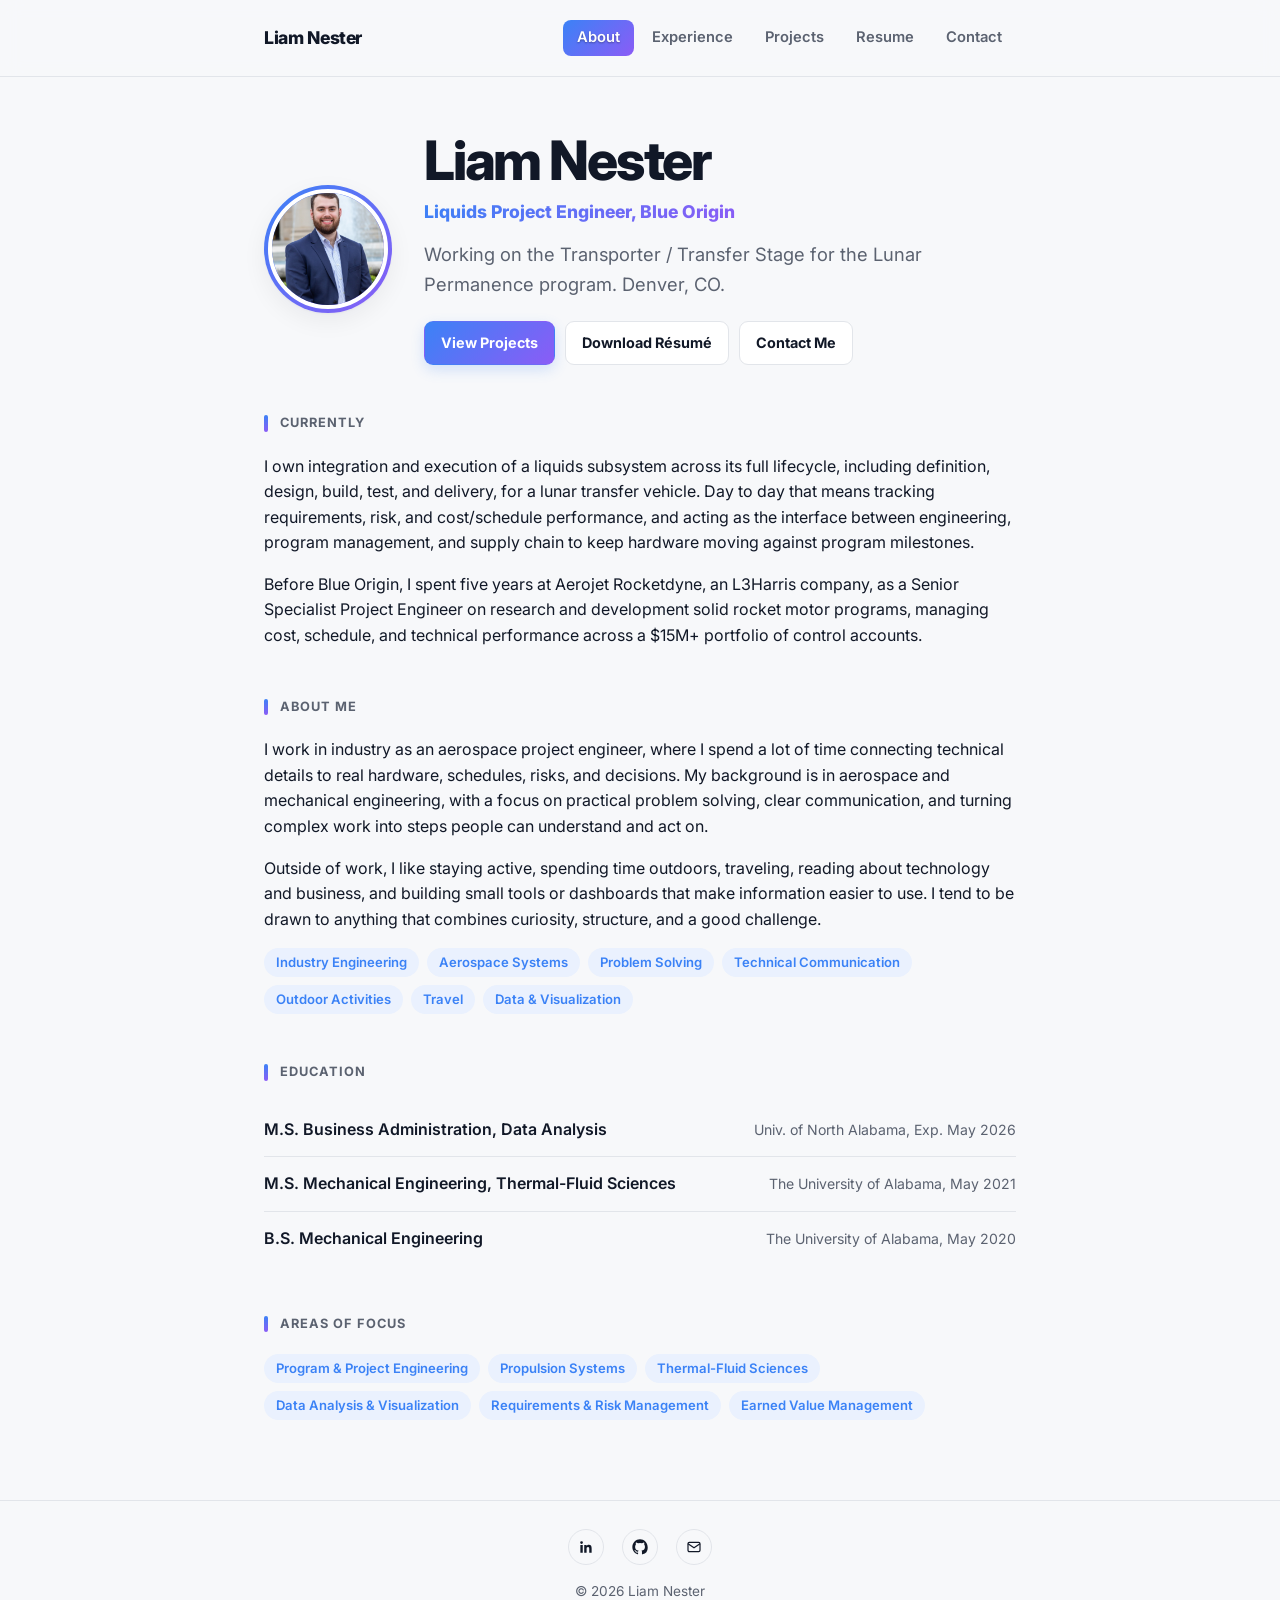
==== commit 679701ae: "Add homepage CTAs and resume download" ====
--- a/index.html
+++ b/index.html
@@ -48,6 +48,11 @@
             Working on the Transporter / Transfer Stage for the Lunar
             Permanence program. Denver, CO.
           </p>
+          <div class="hero-actions" aria-label="Primary actions">
+            <a class="button button--primary" href="projects.html">View Projects</a>
+            <a class="button button--secondary" href="assets/Liam-Nester-Resume.pdf" download>Download Résumé</a>
+            <a class="button button--secondary" href="contact.html">Contact Me</a>
+          </div>
         </div>
       </div>
 
--- a/style.css
+++ b/style.css
@@ -179,6 +179,63 @@
   margin: 0;
 }
 
+.hero-actions {
+  display: flex;
+  flex-wrap: wrap;
+  gap: 10px;
+  margin-top: 22px;
+}
+
+.button {
+  display: inline-flex;
+  align-items: center;
+  justify-content: center;
+  min-height: 44px;
+  padding: 9px 16px;
+  border: 1px solid transparent;
+  border-radius: 9px;
+  font-size: 0.9rem;
+  font-weight: 700;
+  line-height: 1.2;
+  text-decoration: none;
+  transition: color 0.15s ease, background 0.15s ease, border-color 0.15s ease, transform 0.15s ease, box-shadow 0.15s ease;
+}
+
+.button--primary {
+  color: #fff;
+  background: var(--accent-gradient);
+  box-shadow: 0 5px 14px rgba(59, 130, 246, 0.2);
+}
+
+.button--secondary {
+  color: var(--text);
+  background: var(--surface);
+  border-color: var(--border);
+}
+
+.button:hover {
+  transform: translateY(-2px);
+}
+
+.button--primary:hover {
+  box-shadow: 0 8px 18px rgba(59, 130, 246, 0.28);
+}
+
+.button--secondary:hover {
+  color: var(--accent);
+  border-color: var(--accent);
+  background: var(--accent-soft);
+}
+
+.button:focus-visible {
+  outline: 3px solid var(--accent-2);
+  outline-offset: 3px;
+}
+
+.resume-download {
+  margin: 24px 0 0;
+}
+
 @media (max-width: 560px) {
   .hero { gap: 20px; }
   .hero-photo { width: 84px; height: 84px; }
@@ -379,6 +436,141 @@
   font-weight: 600;
   padding: 4px 12px;
   border-radius: 999px;
+}
+
+.pill--status {
+  background: transparent;
+  color: var(--text-muted);
+  border: 1px solid var(--border);
+}
+
+.pill--status-live {
+  background: var(--accent-soft);
+  color: var(--accent);
+  border-color: transparent;
+}
+
+.btn-primary {
+  display: inline-flex;
+  align-items: center;
+  gap: 10px;
+  background: var(--accent-gradient);
+  color: #fff;
+  font-weight: 700;
+  font-size: 1rem;
+  padding: 12px 22px;
+  border-radius: 999px;
+  text-decoration: none;
+  box-shadow: var(--shadow);
+  transition: box-shadow 0.2s ease, transform 0.2s ease;
+}
+
+.btn-primary:hover {
+  box-shadow: var(--shadow-hover);
+  transform: translateY(-1px);
+}
+
+.btn-primary svg {
+  width: 18px;
+  height: 18px;
+  flex-shrink: 0;
+}
+
+.card-thumb {
+  width: 100%;
+  height: 200px;
+  border-radius: 10px;
+  margin-bottom: 16px;
+  background: var(--accent-gradient);
+  opacity: 0.85;
+  object-fit: cover;
+  object-position: center;
+  display: block;
+}
+
+.card-thumb-row {
+  display: flex;
+  flex-wrap: wrap;
+  justify-content: center;
+  gap: 8px;
+  margin-bottom: 16px;
+}
+
+.card-thumb-row img,
+.card-thumb-row .card-thumb {
+  flex: 0 1 auto;
+  width: auto;
+  max-width: 100%;
+  height: 140px;
+  border-radius: 10px;
+  object-fit: contain;
+  background: #0d0f14;
+  display: block;
+  margin-bottom: 0;
+}
+
+.card-thumb-box {
+  width: 100%;
+  height: 200px;
+  border-radius: 10px;
+  margin-bottom: 16px;
+  background: var(--accent-gradient);
+  display: flex;
+  align-items: center;
+  justify-content: center;
+  overflow: hidden;
+}
+
+.card-thumb-box img {
+  max-width: 85%;
+  max-height: 85%;
+  object-fit: contain;
+  background: transparent;
+  border-radius: 0;
+  display: block;
+}
+
+.card-thumb-row--boxed {
+  align-items: stretch;
+  gap: 0;
+  background: var(--accent-gradient);
+  border-radius: 10px;
+  overflow: hidden;
+}
+
+.card-thumb-row--boxed .card-thumb-box {
+  flex: 1 1 0;
+  margin-bottom: 0;
+  border-radius: 0;
+  background: transparent;
+}
+
+.skills-label {
+  color: var(--text-muted);
+  font-size: 0.9rem;
+  font-weight: 600;
+  margin: 0 0 12px;
+}
+
+.skills-row {
+  margin-bottom: 32px;
+}
+
+.card-links {
+  display: flex;
+  gap: 16px;
+  margin: 12px 0 0;
+}
+
+.card-links a {
+  color: var(--accent);
+  font-weight: 600;
+  font-size: 0.9rem;
+  text-decoration: none;
+}
+
+.card-links a:hover {
+  text-decoration: underline;
 }
 
 footer.site-footer {
@@ -477,4 +669,6 @@
 @media (max-width: 560px) {
   h1 { font-size: 1.9rem; }
   nav.main-nav { gap: 14px; }
-}
+  .hero-actions { gap: 8px; }
+  .button { flex: 1 1 auto; }
+}
